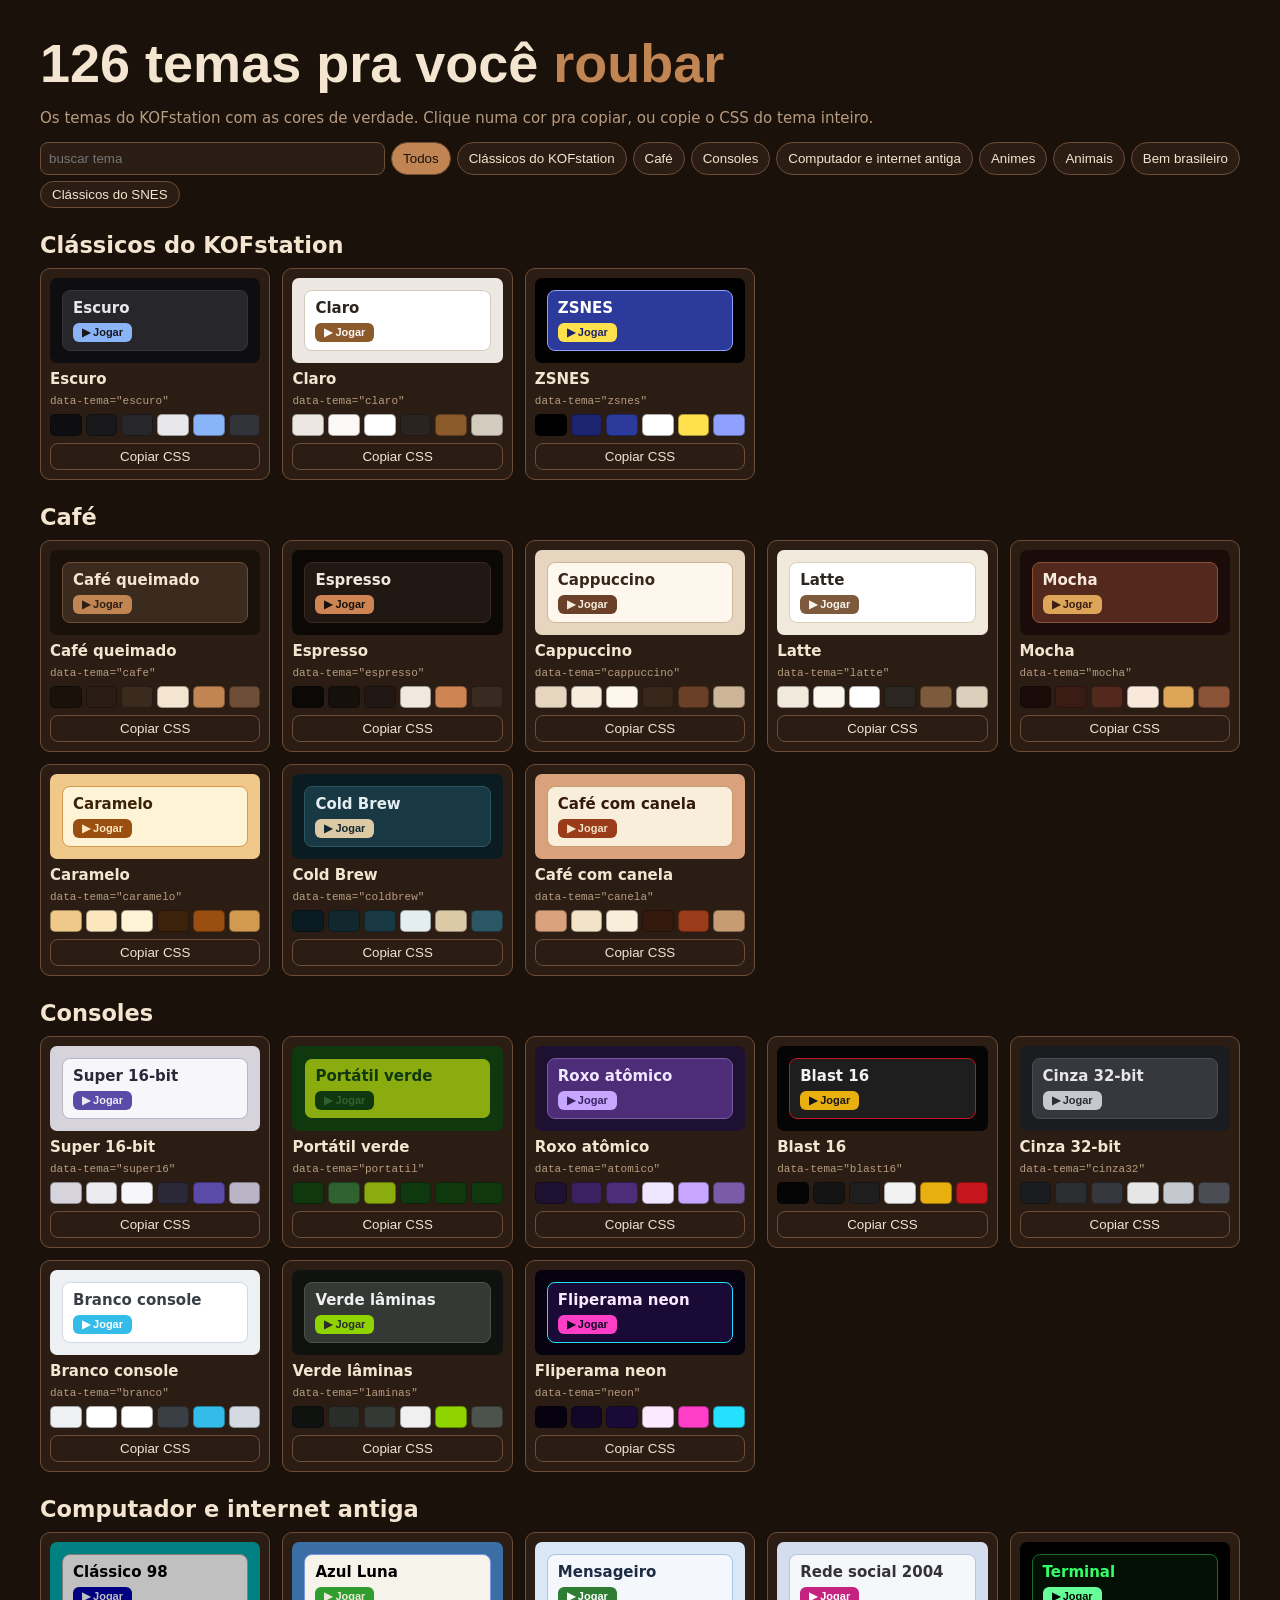
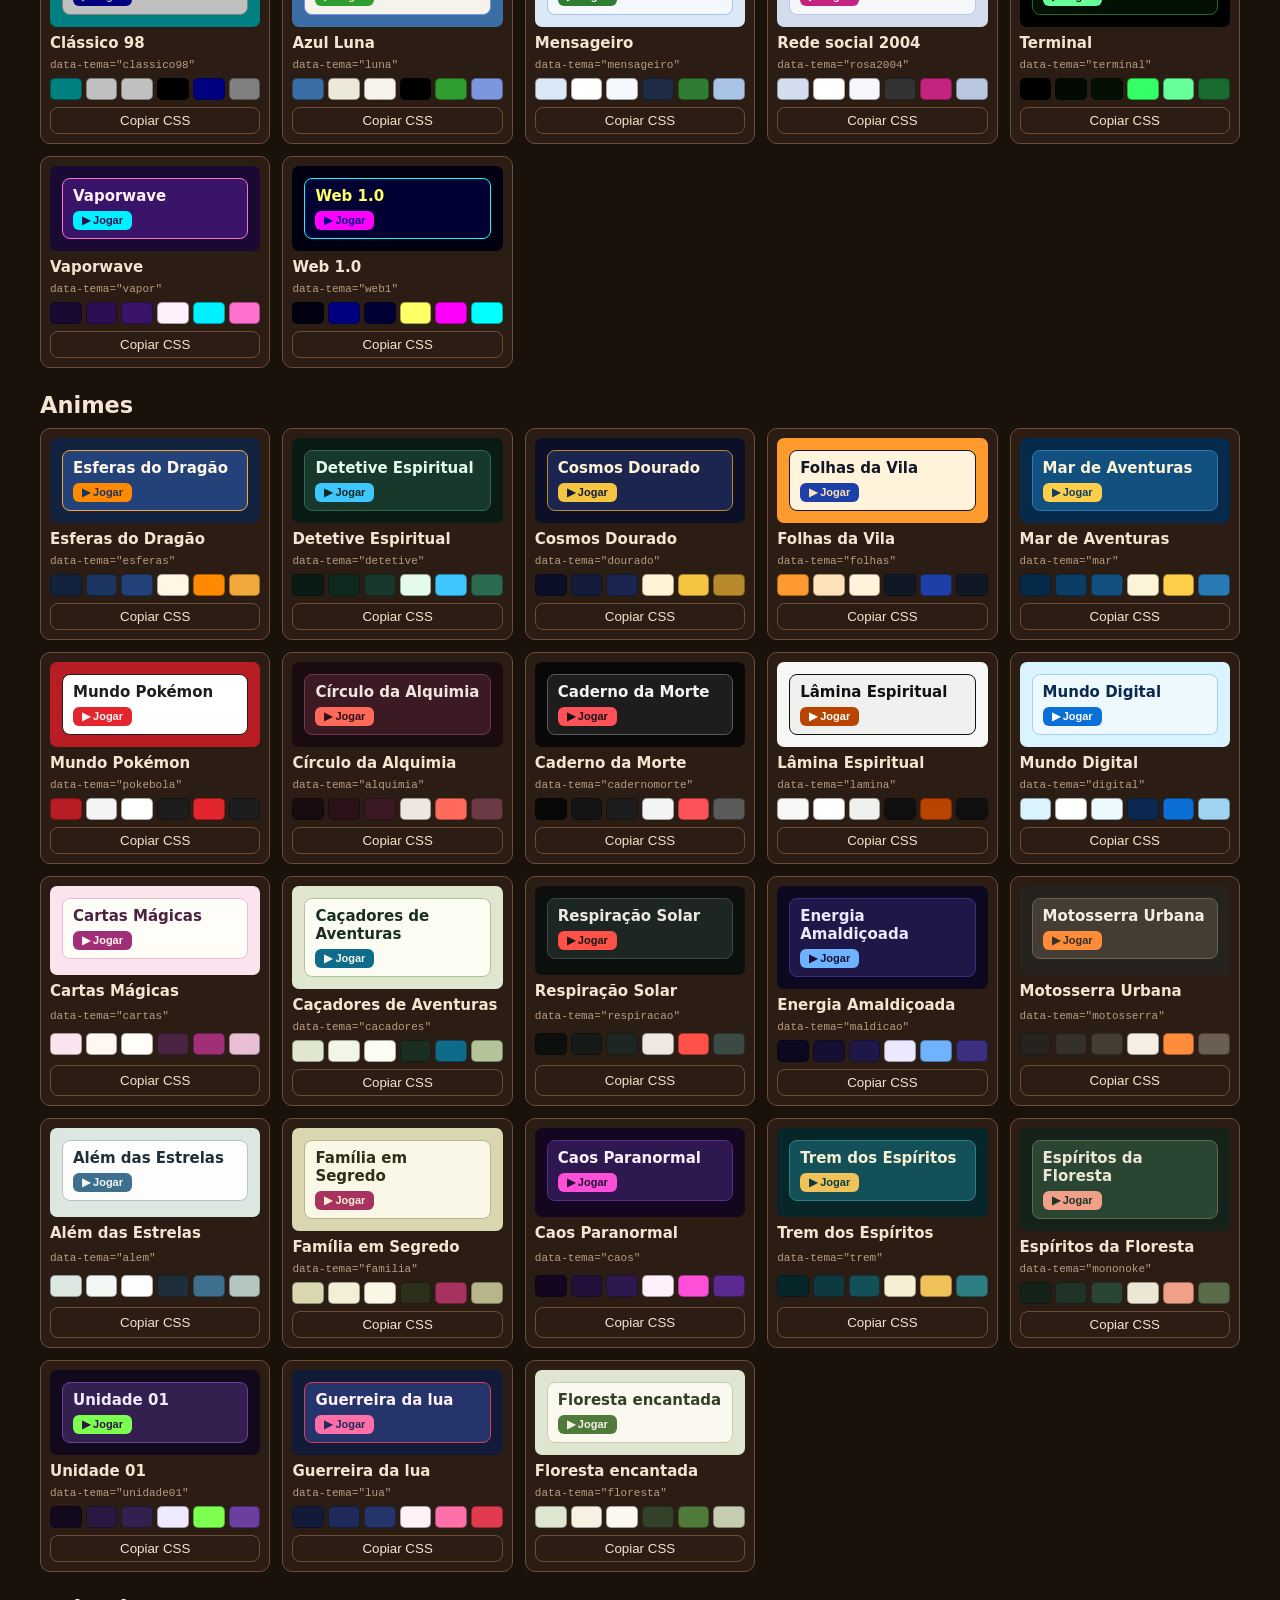
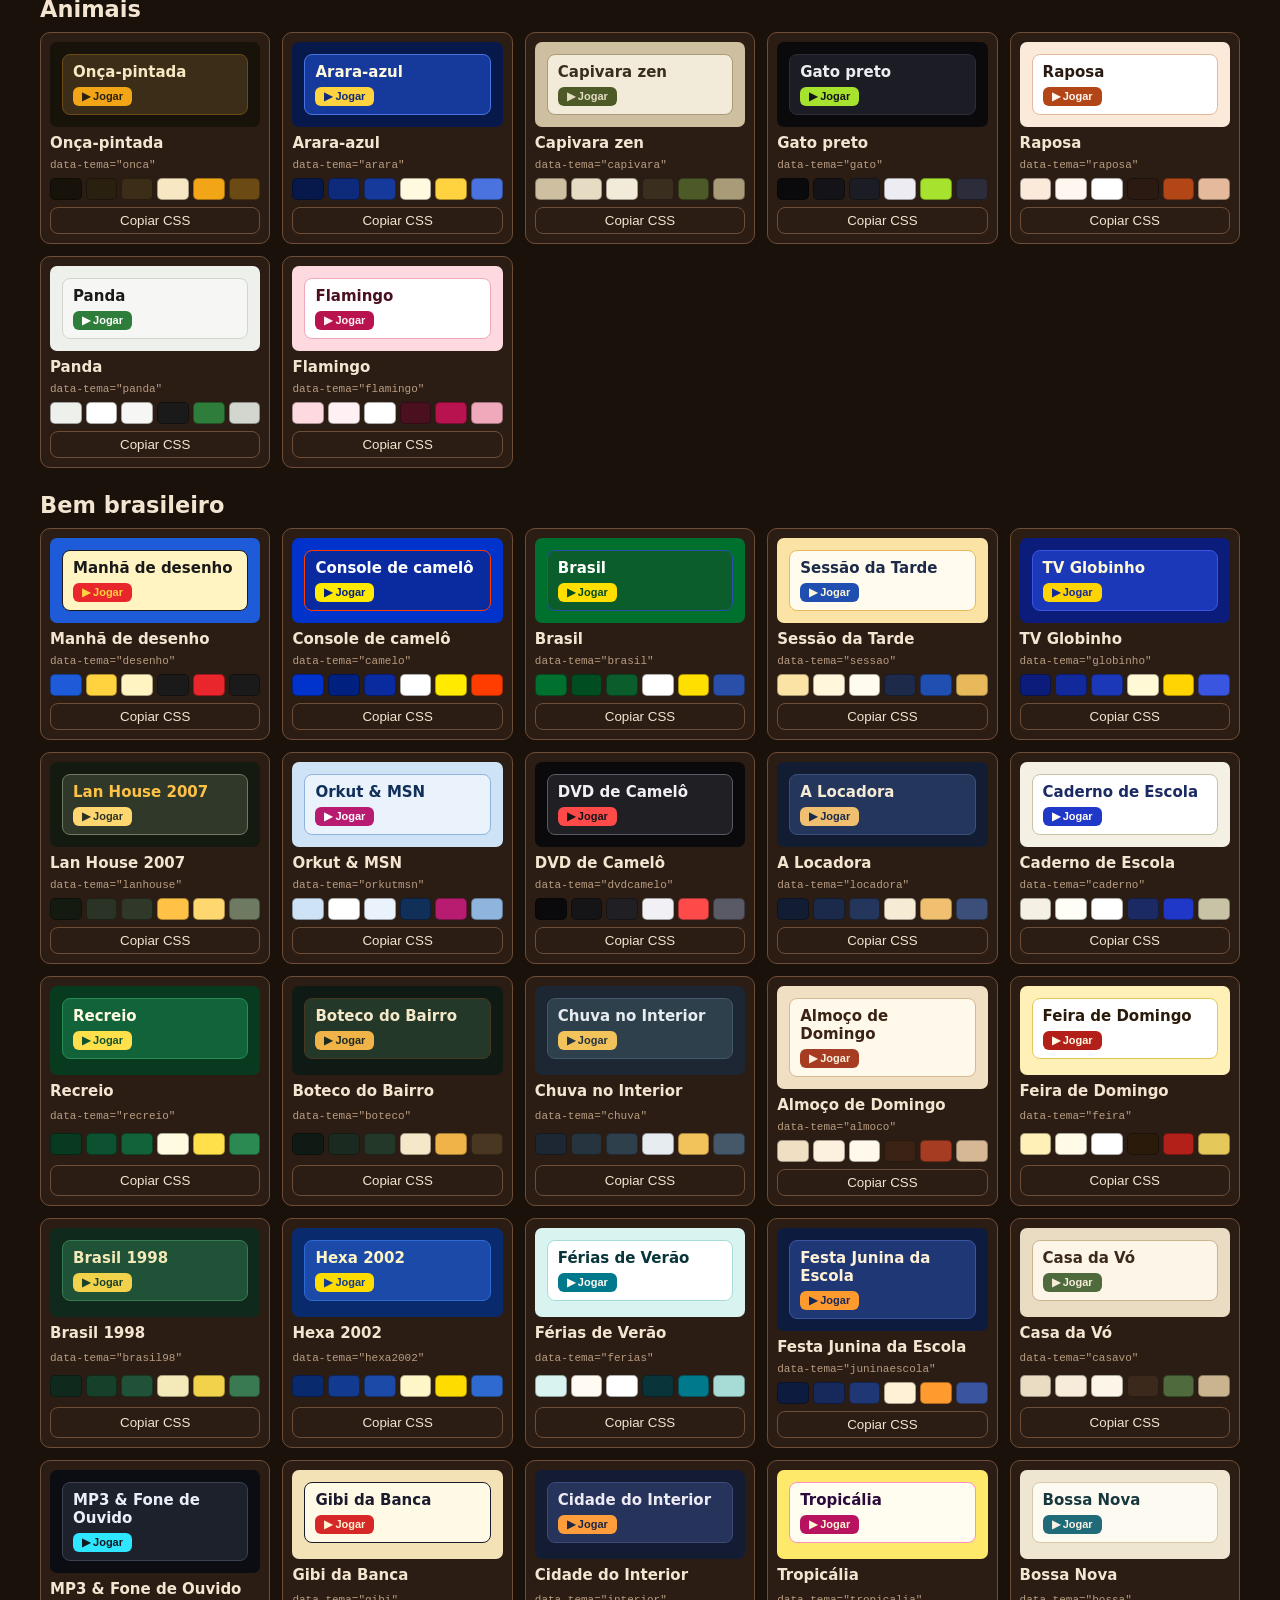
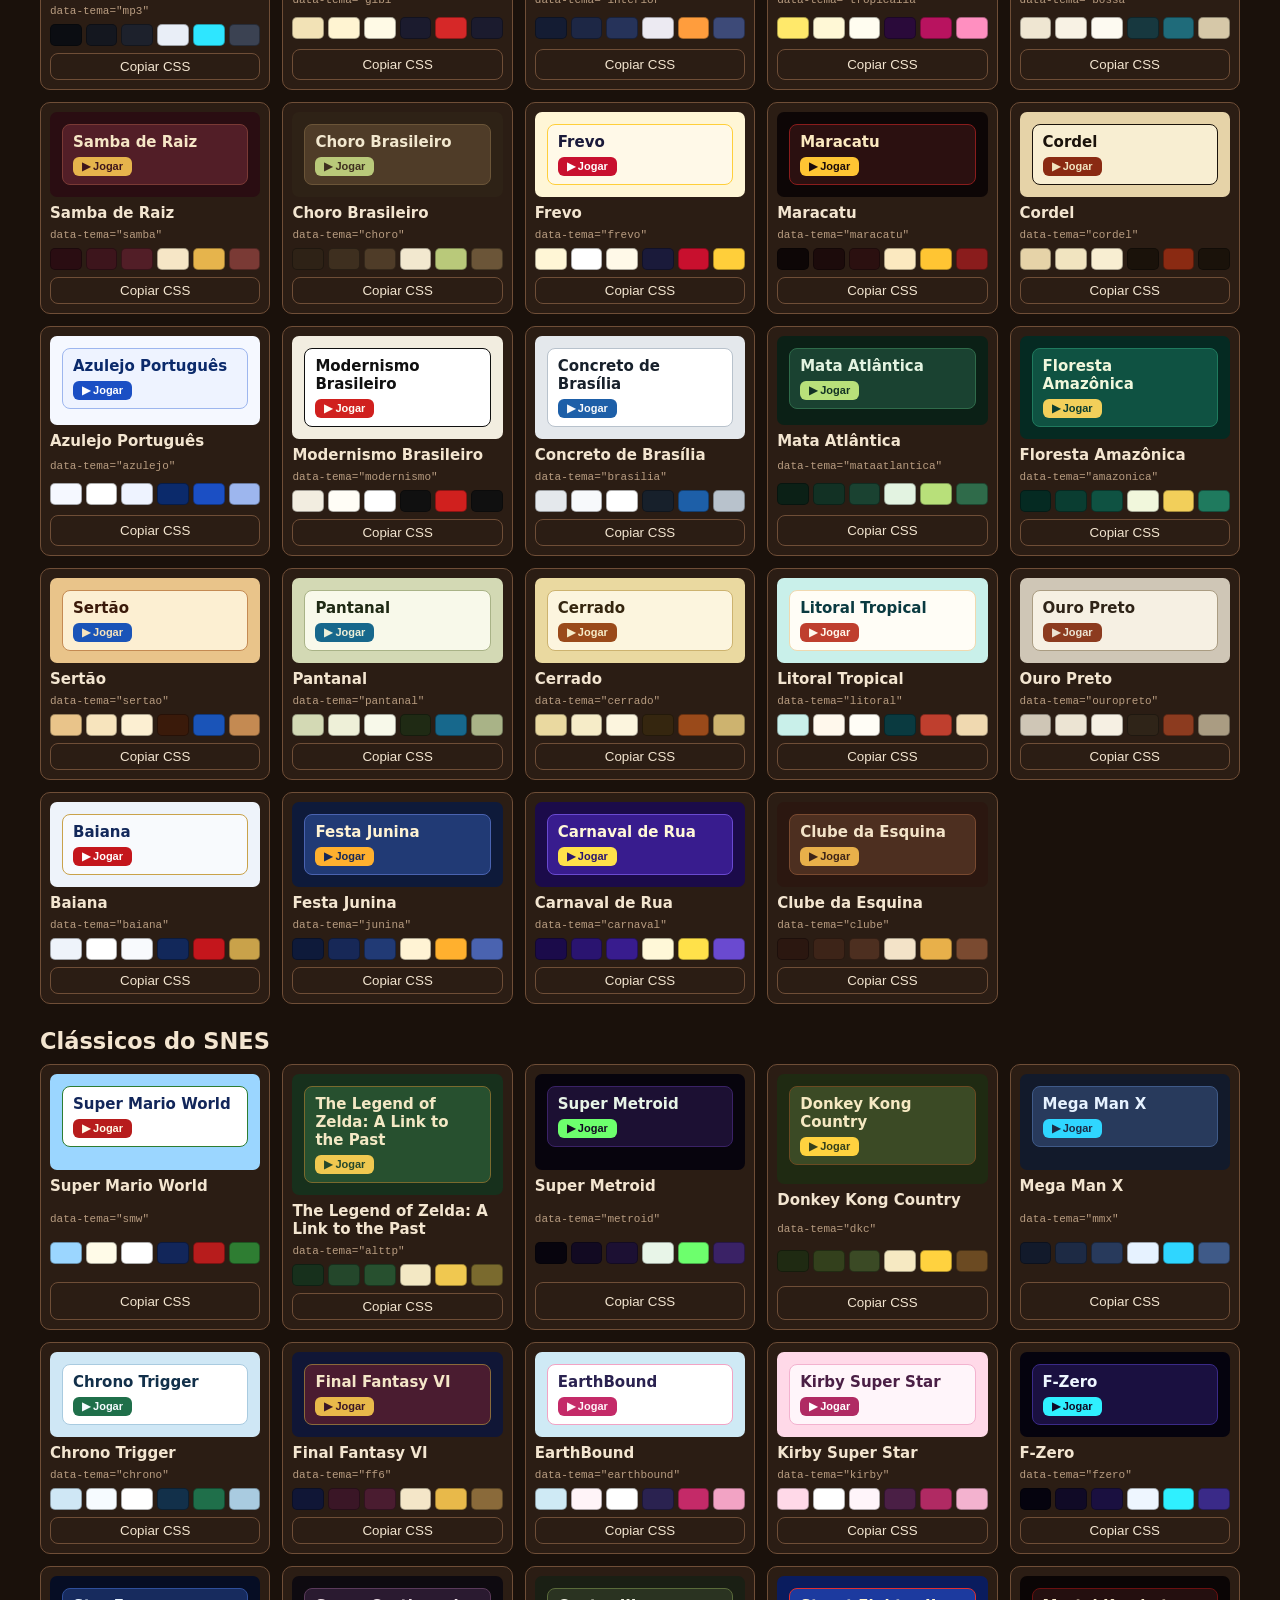
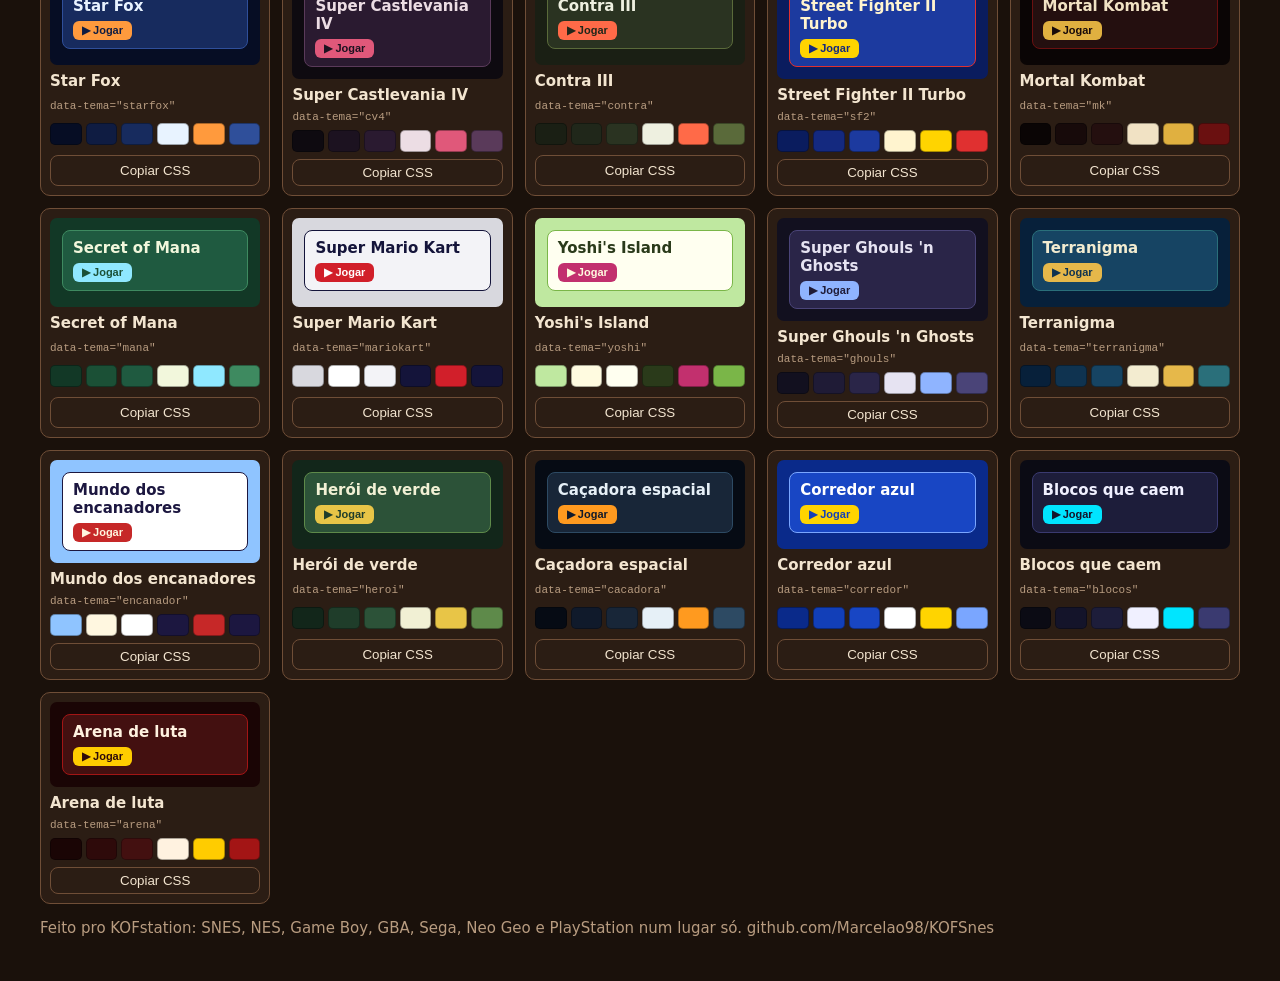
==== docs/guia-de-temas-post.html @ cbf455d0 "Guia de temas resumido pra postagem (12 mil caracteres) Co-Authored-By: Claude Opus 5.5 <noreply@ant" ====
<!doctype html><html lang="pt-BR"><head><meta charset="utf-8"><meta name="viewport" content="width=device-width,initial-scale=1"><title>Temas do KOFstation</title>
<style>body{margin:0;background:#1a110b;color:#f3e5d0;font:15px system-ui,sans-serif}.m{max-width:1200px;margin:0 auto;padding:0 16px}h1{font:900 clamp(28px,6vw,54px) Impact,sans-serif;margin:32px 0 8px}h1 em{font-style:normal;color:#c08552}p{color:#b89c80}#f{display:flex;flex-wrap:wrap;gap:6px;margin:12px 0}#f input{flex:1 1 200px;padding:8px;border-radius:8px;border:1px solid #6f4e37;background:#2b1d14;color:inherit}#f button,.cp{border:1px solid #6f4e37;background:#2b1d14;color:inherit;border-radius:99px;padding:5px 11px;cursor:pointer}#f .on{background:#c08552;color:#1a110b}h2{margin:24px 0 10px}.g{display:grid;grid-template-columns:repeat(auto-fill,minmax(230px,1fr));gap:12px}.t{background:#2b1d14;border:1px solid #6f4e37;border-radius:10px;padding:9px;display:grid;gap:7px}.v{background:var(--a);padding:12px;border-radius:7px}.j{background:var(--c);color:var(--d);border:1px solid var(--f);border-radius:8px;padding:8px 10px}.j b{display:block}.j i{display:inline-block;margin-top:6px;background:var(--e);color:var(--b);border-radius:6px;padding:3px 9px;font:700 11px sans-serif}.s{display:flex;gap:4px}.s button{flex:1;height:22px;border:1px solid #0005;border-radius:5px;cursor:pointer}small{font:11px monospace;color:#b89c80}.cp{border-radius:8px}#av{position:fixed;left:50%;bottom:16px;transform:translateX(-50%);background:#c08552;color:#1a110b;padding:6px 14px;border-radius:99px;display:none}</style></head><body><div class="m">
<h1>NN temas pra você <em>roubar</em></h1><p>Os temas do KOFstation com as cores de verdade. Clique numa cor pra copiar, ou copie o CSS do tema inteiro.</p>
<div id="f"><input id="q" placeholder="buscar tema"></div><div id="l"></div>
<p>Feito pro KOFstation: SNES, NES, Game Boy, GBA, Sega, Neo Geo e PlayStation num lugar só. github.com/Marcelao98/KOFSnes</p></div><div id="av">copiado!</div>
<script>
const C=["Clássicos do KOFstation", "Café", "Consoles", "Computador e internet antiga", "Animes", "Animais", "Bem brasileiro", "Clássicos do SNES"],K=['fundo','painel','painel2','texto','destaque','borda'],T="0|escuro|Escuro|0e0e10 18181b 26262b e8e8ea 8ab4f8 33333a;0|claro|Claro|ece7e0 fbf9f6 ffffff 2a2420 8b5a2b d4cbbf;0|zsnes|ZSNES|000 1c2470 2c3a9c ffffff ffe14d 8fa0ff;1|cafe|Café queimado|1a110b 2b1d14 3b2a1e f3e5d0 c08552 6f4e37;1|espresso|Espresso|0c0806 16100d 211813 f1e8de cf8553 392a22;1|cappuccino|Cappuccino|e6d6c0 f6ecdd fdf7ee 38261b 6a4128 cdb597;1|latte|Latte|f1e9dc faf6ee ffffff 2b2620 7d5a3c dcd0bd;1|mocha|Mocha|1b0c0a 3b1c14 54291d f8e9dc dca557 8a5338;1|caramelo|Caramelo|f0c98a fbe6bd fff3d6 3c2208 9a4f10 d19a4e;1|coldbrew|Cold Brew|0a1b21 11282f 183943 e4eef0 dccaa6 2b5663;1|canela|Café com canela|d9a27c f2e2c6 f9eeda 34190d 9a3b1a c89c73;2|super16|Super 16-bit|d6d3dc ecebf0 f7f6fa 2b2838 5b4ba8 b9b5c6;2|portatil|Portátil verde|0f380f 306230 8bac0f 0f380f 0f380f 0f380f;2|atomico|Roxo atômico|1d1030 3c2160 4d2c78 efe6ff c6a6ff 7b5aa8;2|blast16|Blast 16|050505 141414 1e1e1e f2f2f2 e8b00f c4161c;2|cinza32|Cinza 32-bit|1b1c1f 2b2d31 36383d e6e6e6 c5c8ce 4a4d54;2|branco|Branco console|eef1f4 ffffff ffffff 3a3f45 34bce8 d3dae1;2|laminas|Verde lâminas|101210 2a2d2a 353935 f0f0f0 8fd400 4c524c;2|neon|Fliperama neon|07020f 120726 1a0b36 fbe9ff ff3ec8 26e0ff;3|classico98|Clássico 98|008080 c0c0c0 c0c0c0 000 000080 808080;3|luna|Azul Luna|3a6ea5 ece9d8 f5f3ea 000 2f9e2f 7a96df;3|mensageiro|Mensageiro|dbe8f7 ffffff f4f8fd 1d2c44 2e7d32 a9c3e6;3|rosa2004|Rede social 2004|d4dded ffffff f5f7fb 333 c4237f b8c6e0;3|terminal|Terminal|000 020a02 031003 33ff66 66ff99 1a6b30;3|vapor|Vaporwave|1a0933 2b0f52 3a1468 fff0fb 00f0ff ff71ce;3|web1|Web 1.0|000010 000080 000033 ffff66 ff00ff 00ffff;4|esferas|Esferas do Dragão|13233f 1d3561 24427a fff6e6 ff8a00 f2a93b;4|detetive|Detetive Espiritual|0a1a14 10291f 17382b e3fbea 3ec6ff 2c6a52;4|dourado|Cosmos Dourado|0b1026 141c3d 1b2550 fff4d6 f5c542 b8892a;4|folhas|Folhas da Vila|ff9a2e ffe2b8 fff3dc 101828 1d3fa8 101828;4|mar|Mar de Aventuras|062a4a 0b3d66 11507f fdf3d6 ffcf4a 2a7ab5;4|pokebola|Mundo Pokémon|b81d24 f4f4f4 ffffff 1d1d1d e3262e 1d1d1d;4|alquimia|Círculo da Alquimia|1a0b10 2b1219 3b1a24 efe6e0 ff6a5a 6b3a45;4|cadernomorte|Caderno da Morte|080808 141414 1d1d1d f4f4f4 ff5258 5a5a5a;4|lamina|Lâmina Espiritual|f7f7f5 ffffff f0f0ee 101010 b84400 101010;4|digital|Mundo Digital|d9f3ff ffffff eef9ff 0a2850 0a6fd6 9fd3f0;4|cartas|Cartas Mágicas|fbe4ee fff7f0 fffdf8 4a2340 a02f78 e8bfd2;4|cacadores|Caçadores de Aventuras|dfe8cf f2f6e6 fbfdf3 1b2e22 0f6b8a b3c49a;4|respiracao|Respiração Solar|0c0f0e 151a18 1e2623 eee9e0 ff5148 3b4a44;4|maldicao|Energia Amaldiçoada|0b0820 150f33 1f1747 ece8ff 6fb3ff 3b2f80;4|motosserra|Motosserra Urbana|26231f 353029 443d34 f5eee4 ff8c3a 6a5f50;4|alem|Além das Estrelas|dde7e1 f3f7f4 fcfdfc 1f2f3a 3e6f8f b4c6c0;4|familia|Família em Segredo|d9d6b0 f3eed6 fbf7e6 2c2f1a a8325e b9b58a;4|caos|Caos Paranormal|14061f 22103a 2f1850 fff0fb ff4fd8 5a2a90;4|trem|Trem dos Espíritos|07262a 0d3a40 145058 f6efd2 f0c35a 2d7f84;4|mononoke|Espíritos da Floresta|14221a 1f3326 2a4532 ece6d4 f0a088 5a6b4a;4|unidade01|Unidade 01|120a1c 2a1840 34204f f0eaff 7dff4f 6b3fa0;4|lua|Guerreira da lua|121a3a 1e2a5a 26346c fff1f6 ff6fa8 e23b4f;4|floresta|Floresta encantada|dfe6d0 f6f1e3 fbf8ef 33402a 4f7a3a c5ccb0;5|onca|Onça-pintada|17120a 2a2010 3b2d17 f7e7c2 f2a516 6b4a14;5|arara|Arara-azul|07194a 0e2a7a 153a9c fff9e0 ffd23f 4a73e0;5|capivara|Capivara zen|cdbf9f e6dcc4 f2ebd9 3a2f1f 4d5a28 a99b78;5|gato|Gato preto|0a0a0c 131318 1c1c24 ececf2 a6e22e 2c2c3a;5|raposa|Raposa|fbe9da fff7ef ffffff 2b1a12 b24616 e5b99c;5|panda|Panda|eef0ec ffffff f6f7f4 1a1a1a 2f7d3b d2d6cf;5|flamingo|Flamingo|ffd9e0 fff0f3 ffffff 4a1020 b8124f f0a8bb;6|desenho|Manhã de desenho|1e5bd8 ffd23f fff4c2 1a1a1a e8262c 1a1a1a;6|camelo|Console de camelô|0033cc 002080 0a2aa0 ffffff ffea00 ff3d00;6|brasil|Brasil|00702f 004d21 0b5e2c ffffff ffdf00 2a4fa8;6|sessao|Sessão da Tarde|fbe3a6 fff6dc fffbee 1d2a4a 1f4fb0 e8b95a;6|globinho|TV Globinho|0b1c7a 12299b 1b38b8 fff9d6 ffd400 3a55e0;6|lanhouse|Lan House 2007|141a10 2b3326 2f3829 ffc247 ffd770 6e7a62;6|orkutmsn|Orkut & MSN|cfe3f7 ffffff eaf3fc 10305a b81c70 8fb4de;6|dvdcamelo|DVD de Camelô|0a0a0c 151518 1f1f24 f1f1f5 ff4a4a 5a5a66;6|locadora|A Locadora|121c33 1b2a4a 24365c f6ecd6 f0c070 3c4f7a;6|caderno|Caderno de Escola|f4f1e4 fffef6 ffffff 1c2a63 2038c8 c9c3a6;6|recreio|Recreio|083a20 0d5230 12623a fffbe0 ffe04a 2a8a52;6|boteco|Boteco do Bairro|101a14 1a2a20 243829 f5e8c8 f0b348 4a3722;6|chuva|Chuva no Interior|1d2733 26343f 2f404d e6ecef f2c35b 44586a;6|almoco|Almoço de Domingo|f1dfc4 fbf1de fff9ec 3a2214 a63d22 d6b894;6|feira|Feira de Domingo|fff0b8 fffbe6 ffffff 2a1a0a b3201a e5c85a;6|brasil98|Brasil 1998|0f2a1c 17402a 1f5236 f4e9b8 f2d24b 3a7a52;6|hexa2002|Hexa 2002|0a2a6e 123a8f 1b4aa8 fff6c8 ffdc00 2f6ad0;6|ferias|Férias de Verão|d8f3f0 fffaf2 ffffff 08343a 00798c a7dcd6;6|juninaescola|Festa Junina da Escola|0d1b3f 16295a 1f3875 fff1d6 ff9a2e 3a54a0;6|casavo|Casa da Vó|e9dcc3 f6ecd9 fdf6e8 3b2a1c 4f6b3d c9b48f;6|mp3|MP3 & Fone de Ouvido|0b0d12 14171f 1d212c e9eef7 2ee6ff 3b4252;6|gibi|Gibi da Banca|f2e2b6 fff4d2 fffae6 1b1b2e d62828 1b1b2e;6|interior|Cidade do Interior|141c33 1d2745 26335a eceaf2 ff9d3d 3d4a78;6|tropicalia|Tropicália|ffe96b fff8d6 fffdf0 2a0a3a b8135f ff8fc0;6|bossa|Bossa Nova|efe6d2 f8f2e4 fdfaf1 17383f 1f6b7a d6c8a8;6|samba|Samba de Raiz|2a0d12 3d151c 521e27 f6e6c6 e6b44c 7a3a35;6|choro|Choro Brasileiro|2e2216 3e2f1f 4f3c28 f2e8cf b9c97a 6b5538;6|frevo|Frevo|fff6d6 ffffff fff9e8 1a1a3a c8102e ffcf3a;6|maracatu|Maracatu|0d0606 1c0b0b 2b1010 fbe9c0 ffc533 8a1c1c;6|cordel|Cordel|e6d3a8 f1e4c0 f8eed2 1a120a 8a2a12 1a120a;6|azulejo|Azulejo Português|f5f8ff ffffff eef3ff 0b2a6b 1b4fc4 9db6ee;6|modernismo|Modernismo Brasileiro|f2ede0 fffdf6 ffffff 101010 d0201e 101010;6|brasilia|Concreto de Brasília|e4e8ec f7f9fb ffffff 17202b 1d5fa8 b8c2cc;6|mataatlantica|Mata Atlântica|0b2016 123124 1a4231 e3f3e1 b8e07a 2f6b4a;6|amazonica|Floresta Amazônica|052a22 0a3d31 0f5242 f1f7dc f2cf5a 1f7a5e;6|sertao|Sertão|e9c48a f7e4bd fcefd2 3a1a0a 1a54b8 c48a52;6|pantanal|Pantanal|d3d9b4 eef0d8 f8f9ea 1f2a14 17688c a9b387;6|cerrado|Cerrado|ead9a0 f6ecc8 fcf5de 35260f 9a4a1a cdb36f;6|litoral|Litoral Tropical|c9f0ea fff8ec fffdf6 0a3a40 bf3f2e f0d9b0;6|ouropreto|Ouro Preto|cfc6b6 ece4d3 f6f0e3 2f2418 8c3b1f aa9c82;6|baiana|Baiana|eef3fa ffffff f8fafd 12285a c4161c c9a24a;6|junina|Festa Junina|0e1a3a 172857 213a75 fff3d4 ffb02e 4a63b0;6|carnaval|Carnaval de Rua|1b0b4a 2a1470 381c8e fff8d8 ffe14a 6a4ad0;6|clube|Clube da Esquina|2b1710 3d2418 4d2f20 f3e3c8 e8b04a 7a4a30;7|smw|Super Mario World|9bd6ff fffbe8 ffffff 12265a b71c1c 2e7d32;7|alttp|The Legend of Zelda: A Link to the Past|17301c 24472b 27502f f3e8c4 f0c850 7a6a2e;7|metroid|Super Metroid|07040d 120a22 1c1033 e8f5e8 6dff6d 3a2266;7|dkc|Donkey Kong Country|1f2a12 33401c 3b4a25 f6e9c2 ffd23f 6b4a22;7|mmx|Mega Man X|121a2b 1d2a44 283a5c e6f2ff 2fd6ff 3f5a88;7|chrono|Chrono Trigger|cfe7f5 f6fbff ffffff 12304a 1f6f4a a9cbe0;7|ff6|Final Fantasy VI|101636 3a1626 4a1c30 f4e6c8 e8b94a 8a6a3a;7|earthbound|EarthBound|cfeaf5 fff4f8 ffffff 2a2250 c42a68 f2a3c4;7|kirby|Kirby Super Star|ffd9e8 ffffff fff5fa 4a1f45 b02a63 f3b2cf;7|fzero|F-Zero|05030e 100a26 1a1040 eef6ff 2ff0ff 3a2a88;7|starfox|Star Fox|060d24 0f1c42 172b5e e8f3ff ff9a3d 2f4f9a;7|cv4|Super Castlevania IV|0e0a10 1c1220 2a1a30 ecdde4 e0587a 5a3a5a;7|contra|Contra III|1a1f14 20271a 2a3321 eef0e0 ff6a48 5a6a3a;7|sf2|Street Fighter II Turbo|0a1c5e 14297f 1c3a9f fff4cf ffd400 e03030;7|mk|Mortal Kombat|0a0505 170a0a 240f0f f1e2c4 e0b040 6a1010;7|mana|Secret of Mana|123826 1b5036 1f5a40 f2f7dc 8fe8ff 3e8a60;7|mariokart|Super Mario Kart|d8d8de ffffff f3f3f7 14143a d11f2a 14143a;7|yoshi|Yoshi's Island|bfe8a0 fffbe0 fffff0 2a3a1a c2306e 7ab648;7|ghouls|Super Ghouls 'n Ghosts|12101f 1f1b36 2a2548 e6e3f2 8fb4ff 4a4478;7|terranigma|Terranigma|07203a 0f3350 164463 f3ecd0 e6b84a 2a6f7a;7|encanador|Mundo dos encanadores|8fc4ff fff7e0 ffffff 1c1740 c62828 1c1740;7|heroi|Herói de verde|12261a 1f3d2a 2c5238 f1f0d4 e8c547 5e8a4a;7|cacadora|Caçadora espacial|060b14 101a2b 182638 e6f0f7 ff9a1f 2d4a63;7|corredor|Corredor azul|0a2a8a 123fb8 1846c4 ffffff ffd400 7aa6ff;7|blocos|Blocos que caem|0b0b14 14142a 1d1d3a f0f0ff 00e5ff 3a3a70;7|arena|Arena de luta|1a0505 2e0a0a 431010 fff2e0 ffcc00 a31515".split(';').map(x=>{x=x.split('|');return{c:+x[0],id:x[1],n:x[2],k:x[3].split(' ').map(h=>'#'+h)}});
let cat=-1;const f=document.getElementById('f'),q=document.getElementById('q');document.querySelector('h1').innerHTML=document.querySelector('h1').innerHTML.replace('NN',T.length);
[-1,...C.keys()].forEach(i=>{const b=document.createElement('button');b.textContent=i<0?'Todos':C[i];if(i<0)b.className='on';b.onclick=()=>{cat=i;f.querySelectorAll('button').forEach(x=>x.className=x==b?'on':'');m()};f.appendChild(b)});
function m(){const s=q.value.toLowerCase();let h='';C.forEach((c,i)=>{if(cat>=0&&i!=cat)return;const l=T.filter(t=>t.c==i&&(t.n+t.id).toLowerCase().includes(s));if(!l.length)return;
h+='<h2>'+c+'</h2><div class="g">'+l.map(t=>{const css='[data-tema="'+t.id+'"]{'+K.map((k,j)=>'--'+k+':'+t.k[j]).join(';')+'}';
return'<div class="t"><div class="v" style="'+'abcdef'.split('').map((v,j)=>'--'+v+':'+t.k[j]).join(';')+'"><div class="j"><b>'+t.n+'</b><i>▶ Jogar</i></div></div><b>'+t.n+'</b><small>data-tema="'+t.id+'"</small><div class="s">'+t.k.map((k,j)=>'<button title="'+K[j]+' '+k+'" data-x="'+k+'" style="background:'+k+'"></button>').join('')+'</div><button class="cp" data-x=\''+css+'\'>Copiar CSS</button></div>'}).join('')+'</div>'});document.getElementById('l').innerHTML=h}
q.oninput=m;document.onclick=e=>{const b=e.target.closest('[data-x]');if(!b)return;navigator.clipboard.writeText(b.dataset.x).then(()=>{const a=document.getElementById('av');a.style.display='block';setTimeout(()=>a.style.display='none',1200)})};m();
</script></body></html>
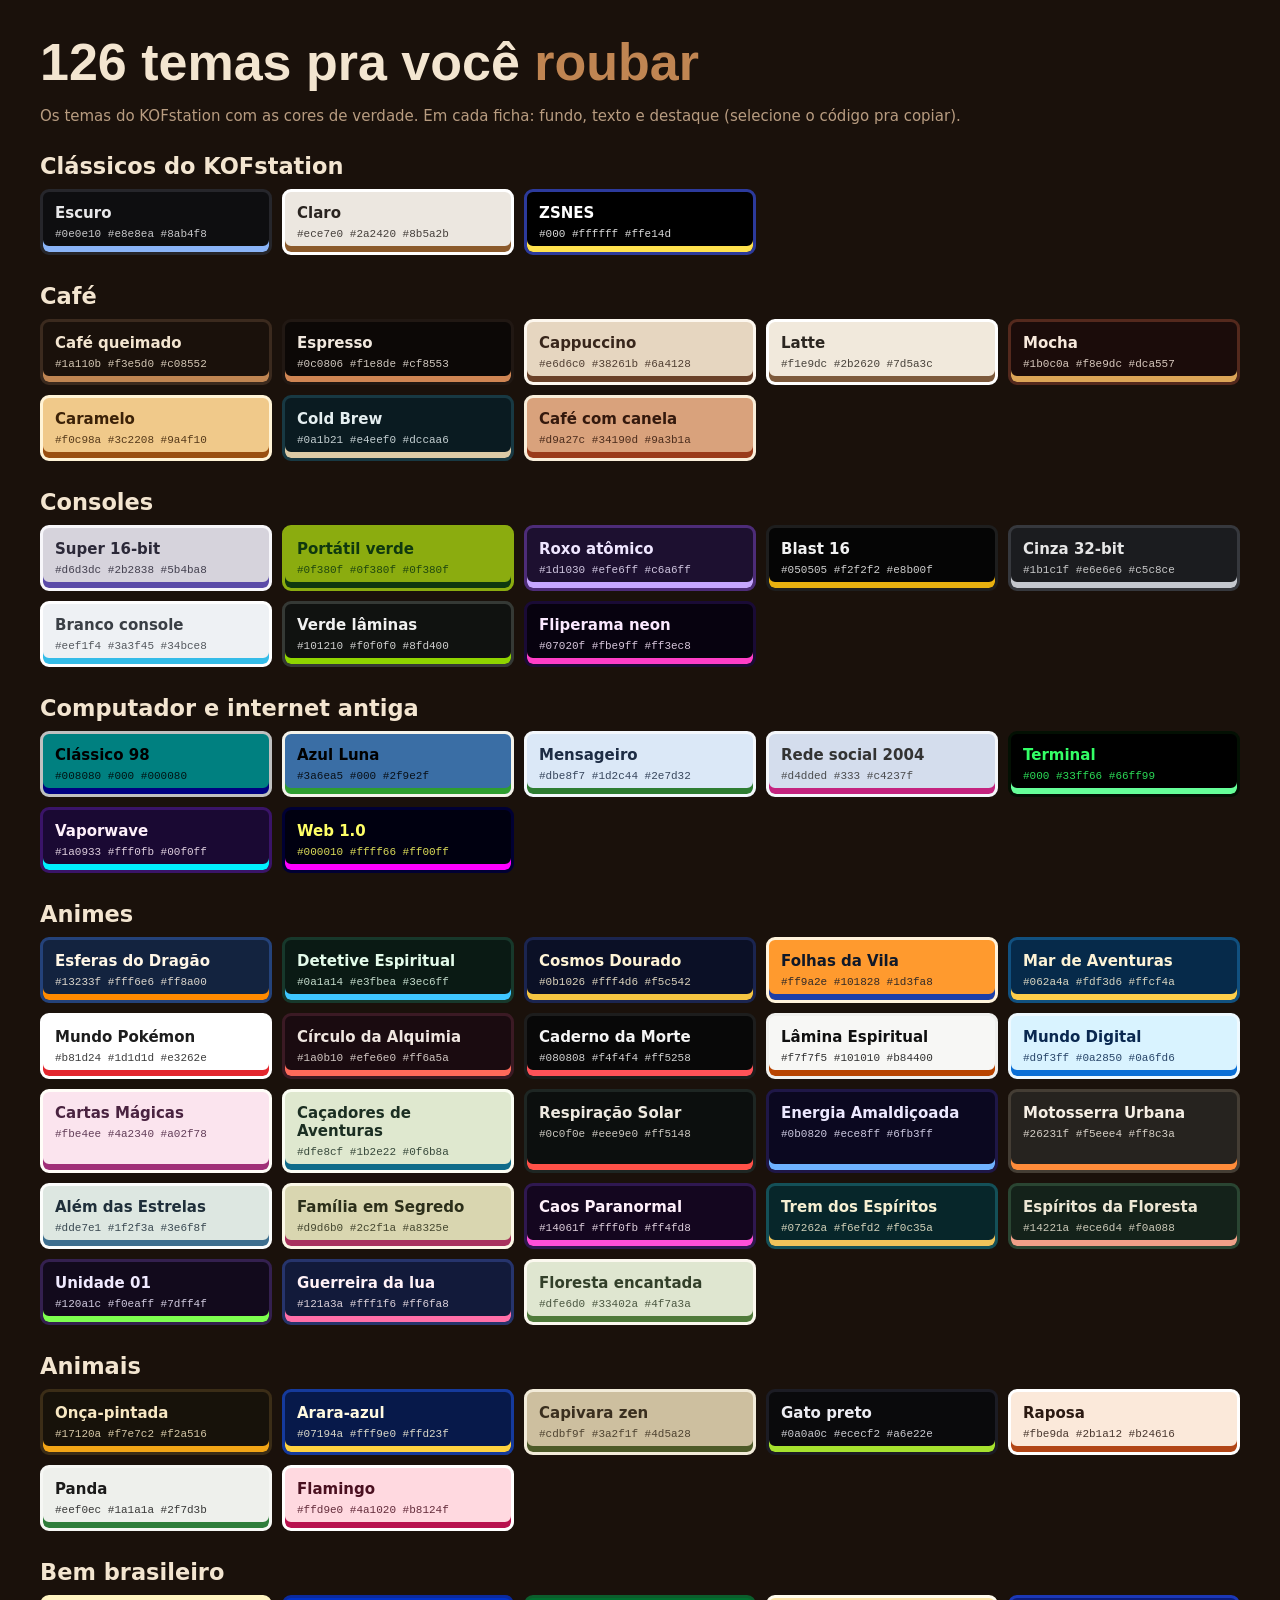
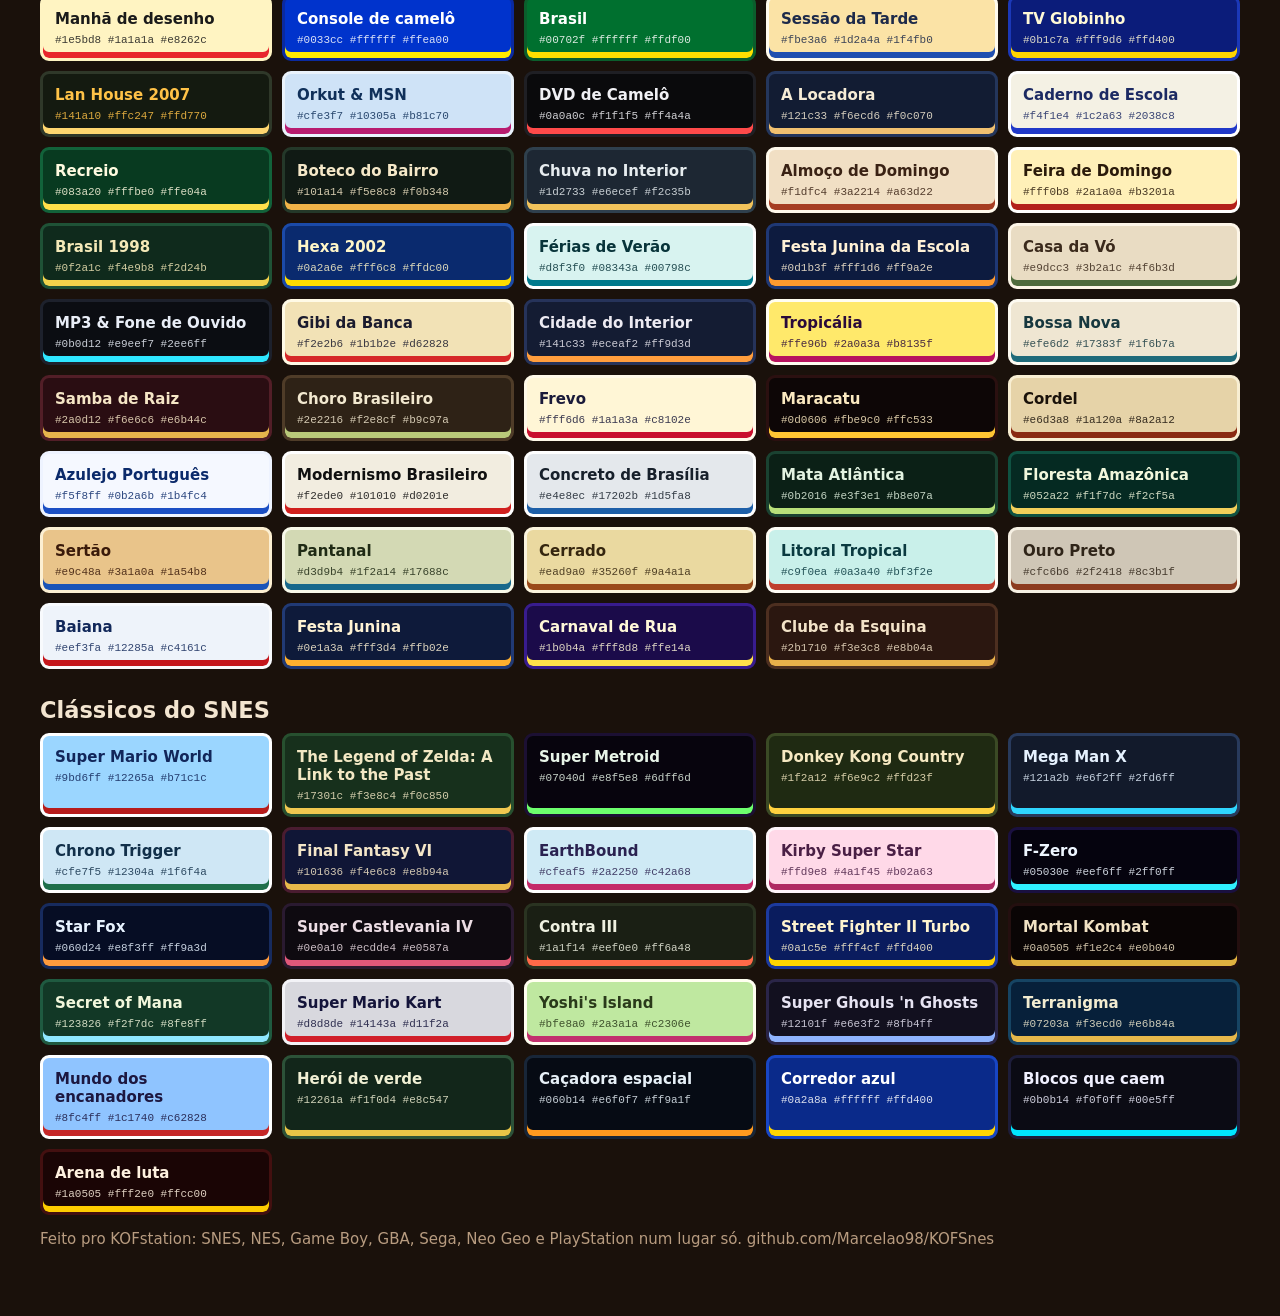
==== commit 2664f48f: "Guia de temas pra postagem só em HTML e CSS (sem JavaScript, 16 mil caracteres) Co-Authored-By: Clau" ====
--- a/docs/guia-de-temas-post.html
+++ b/docs/guia-de-temas-post.html
@@ -1,14 +1 @@
-<!doctype html><html lang="pt-BR"><head><meta charset="utf-8"><meta name="viewport" content="width=device-width,initial-scale=1"><title>Temas do KOFstation</title>
-<style>body{margin:0;background:#1a110b;color:#f3e5d0;font:15px system-ui,sans-serif}.m{max-width:1200px;margin:0 auto;padding:0 16px}h1{font:900 clamp(28px,6vw,54px) Impact,sans-serif;margin:32px 0 8px}h1 em{font-style:normal;color:#c08552}p{color:#b89c80}#f{display:flex;flex-wrap:wrap;gap:6px;margin:12px 0}#f input{flex:1 1 200px;padding:8px;border-radius:8px;border:1px solid #6f4e37;background:#2b1d14;color:inherit}#f button,.cp{border:1px solid #6f4e37;background:#2b1d14;color:inherit;border-radius:99px;padding:5px 11px;cursor:pointer}#f .on{background:#c08552;color:#1a110b}h2{margin:24px 0 10px}.g{display:grid;grid-template-columns:repeat(auto-fill,minmax(230px,1fr));gap:12px}.t{background:#2b1d14;border:1px solid #6f4e37;border-radius:10px;padding:9px;display:grid;gap:7px}.v{background:var(--a);padding:12px;border-radius:7px}.j{background:var(--c);color:var(--d);border:1px solid var(--f);border-radius:8px;padding:8px 10px}.j b{display:block}.j i{display:inline-block;margin-top:6px;background:var(--e);color:var(--b);border-radius:6px;padding:3px 9px;font:700 11px sans-serif}.s{display:flex;gap:4px}.s button{flex:1;height:22px;border:1px solid #0005;border-radius:5px;cursor:pointer}small{font:11px monospace;color:#b89c80}.cp{border-radius:8px}#av{position:fixed;left:50%;bottom:16px;transform:translateX(-50%);background:#c08552;color:#1a110b;padding:6px 14px;border-radius:99px;display:none}</style></head><body><div class="m">
-<h1>NN temas pra você <em>roubar</em></h1><p>Os temas do KOFstation com as cores de verdade. Clique numa cor pra copiar, ou copie o CSS do tema inteiro.</p>
-<div id="f"><input id="q" placeholder="buscar tema"></div><div id="l"></div>
-<p>Feito pro KOFstation: SNES, NES, Game Boy, GBA, Sega, Neo Geo e PlayStation num lugar só. github.com/Marcelao98/KOFSnes</p></div><div id="av">copiado!</div>
-<script>
-const C=["Clássicos do KOFstation", "Café", "Consoles", "Computador e internet antiga", "Animes", "Animais", "Bem brasileiro", "Clássicos do SNES"],K=['fundo','painel','painel2','texto','destaque','borda'],T="0|escuro|Escuro|0e0e10 18181b 26262b e8e8ea 8ab4f8 33333a;0|claro|Claro|ece7e0 fbf9f6 ffffff 2a2420 8b5a2b d4cbbf;0|zsnes|ZSNES|000 1c2470 2c3a9c ffffff ffe14d 8fa0ff;1|cafe|Café queimado|1a110b 2b1d14 3b2a1e f3e5d0 c08552 6f4e37;1|espresso|Espresso|0c0806 16100d 211813 f1e8de cf8553 392a22;1|cappuccino|Cappuccino|e6d6c0 f6ecdd fdf7ee 38261b 6a4128 cdb597;1|latte|Latte|f1e9dc faf6ee ffffff 2b2620 7d5a3c dcd0bd;1|mocha|Mocha|1b0c0a 3b1c14 54291d f8e9dc dca557 8a5338;1|caramelo|Caramelo|f0c98a fbe6bd fff3d6 3c2208 9a4f10 d19a4e;1|coldbrew|Cold Brew|0a1b21 11282f 183943 e4eef0 dccaa6 2b5663;1|canela|Café com canela|d9a27c f2e2c6 f9eeda 34190d 9a3b1a c89c73;2|super16|Super 16-bit|d6d3dc ecebf0 f7f6fa 2b2838 5b4ba8 b9b5c6;2|portatil|Portátil verde|0f380f 306230 8bac0f 0f380f 0f380f 0f380f;2|atomico|Roxo atômico|1d1030 3c2160 4d2c78 efe6ff c6a6ff 7b5aa8;2|blast16|Blast 16|050505 141414 1e1e1e f2f2f2 e8b00f c4161c;2|cinza32|Cinza 32-bit|1b1c1f 2b2d31 36383d e6e6e6 c5c8ce 4a4d54;2|branco|Branco console|eef1f4 ffffff ffffff 3a3f45 34bce8 d3dae1;2|laminas|Verde lâminas|101210 2a2d2a 353935 f0f0f0 8fd400 4c524c;2|neon|Fliperama neon|07020f 120726 1a0b36 fbe9ff ff3ec8 26e0ff;3|classico98|Clássico 98|008080 c0c0c0 c0c0c0 000 000080 808080;3|luna|Azul Luna|3a6ea5 ece9d8 f5f3ea 000 2f9e2f 7a96df;3|mensageiro|Mensageiro|dbe8f7 ffffff f4f8fd 1d2c44 2e7d32 a9c3e6;3|rosa2004|Rede social 2004|d4dded ffffff f5f7fb 333 c4237f b8c6e0;3|terminal|Terminal|000 020a02 031003 33ff66 66ff99 1a6b30;3|vapor|Vaporwave|1a0933 2b0f52 3a1468 fff0fb 00f0ff ff71ce;3|web1|Web 1.0|000010 000080 000033 ffff66 ff00ff 00ffff;4|esferas|Esferas do Dragão|13233f 1d3561 24427a fff6e6 ff8a00 f2a93b;4|detetive|Detetive Espiritual|0a1a14 10291f 17382b e3fbea 3ec6ff 2c6a52;4|dourado|Cosmos Dourado|0b1026 141c3d 1b2550 fff4d6 f5c542 b8892a;4|folhas|Folhas da Vila|ff9a2e ffe2b8 fff3dc 101828 1d3fa8 101828;4|mar|Mar de Aventuras|062a4a 0b3d66 11507f fdf3d6 ffcf4a 2a7ab5;4|pokebola|Mundo Pokémon|b81d24 f4f4f4 ffffff 1d1d1d e3262e 1d1d1d;4|alquimia|Círculo da Alquimia|1a0b10 2b1219 3b1a24 efe6e0 ff6a5a 6b3a45;4|cadernomorte|Caderno da Morte|080808 141414 1d1d1d f4f4f4 ff5258 5a5a5a;4|lamina|Lâmina Espiritual|f7f7f5 ffffff f0f0ee 101010 b84400 101010;4|digital|Mundo Digital|d9f3ff ffffff eef9ff 0a2850 0a6fd6 9fd3f0;4|cartas|Cartas Mágicas|fbe4ee fff7f0 fffdf8 4a2340 a02f78 e8bfd2;4|cacadores|Caçadores de Aventuras|dfe8cf f2f6e6 fbfdf3 1b2e22 0f6b8a b3c49a;4|respiracao|Respiração Solar|0c0f0e 151a18 1e2623 eee9e0 ff5148 3b4a44;4|maldicao|Energia Amaldiçoada|0b0820 150f33 1f1747 ece8ff 6fb3ff 3b2f80;4|motosserra|Motosserra Urbana|26231f 353029 443d34 f5eee4 ff8c3a 6a5f50;4|alem|Além das Estrelas|dde7e1 f3f7f4 fcfdfc 1f2f3a 3e6f8f b4c6c0;4|familia|Família em Segredo|d9d6b0 f3eed6 fbf7e6 2c2f1a a8325e b9b58a;4|caos|Caos Paranormal|14061f 22103a 2f1850 fff0fb ff4fd8 5a2a90;4|trem|Trem dos Espíritos|07262a 0d3a40 145058 f6efd2 f0c35a 2d7f84;4|mononoke|Espíritos da Floresta|14221a 1f3326 2a4532 ece6d4 f0a088 5a6b4a;4|unidade01|Unidade 01|120a1c 2a1840 34204f f0eaff 7dff4f 6b3fa0;4|lua|Guerreira da lua|121a3a 1e2a5a 26346c fff1f6 ff6fa8 e23b4f;4|floresta|Floresta encantada|dfe6d0 f6f1e3 fbf8ef 33402a 4f7a3a c5ccb0;5|onca|Onça-pintada|17120a 2a2010 3b2d17 f7e7c2 f2a516 6b4a14;5|arara|Arara-azul|07194a 0e2a7a 153a9c fff9e0 ffd23f 4a73e0;5|capivara|Capivara zen|cdbf9f e6dcc4 f2ebd9 3a2f1f 4d5a28 a99b78;5|gato|Gato preto|0a0a0c 131318 1c1c24 ececf2 a6e22e 2c2c3a;5|raposa|Raposa|fbe9da fff7ef ffffff 2b1a12 b24616 e5b99c;5|panda|Panda|eef0ec ffffff f6f7f4 1a1a1a 2f7d3b d2d6cf;5|flamingo|Flamingo|ffd9e0 fff0f3 ffffff 4a1020 b8124f f0a8bb;6|desenho|Manhã de desenho|1e5bd8 ffd23f fff4c2 1a1a1a e8262c 1a1a1a;6|camelo|Console de camelô|0033cc 002080 0a2aa0 ffffff ffea00 ff3d00;6|brasil|Brasil|00702f 004d21 0b5e2c ffffff ffdf00 2a4fa8;6|sessao|Sessão da Tarde|fbe3a6 fff6dc fffbee 1d2a4a 1f4fb0 e8b95a;6|globinho|TV Globinho|0b1c7a 12299b 1b38b8 fff9d6 ffd400 3a55e0;6|lanhouse|Lan House 2007|141a10 2b3326 2f3829 ffc247 ffd770 6e7a62;6|orkutmsn|Orkut & MSN|cfe3f7 ffffff eaf3fc 10305a b81c70 8fb4de;6|dvdcamelo|DVD de Camelô|0a0a0c 151518 1f1f24 f1f1f5 ff4a4a 5a5a66;6|locadora|A Locadora|121c33 1b2a4a 24365c f6ecd6 f0c070 3c4f7a;6|caderno|Caderno de Escola|f4f1e4 fffef6 ffffff 1c2a63 2038c8 c9c3a6;6|recreio|Recreio|083a20 0d5230 12623a fffbe0 ffe04a 2a8a52;6|boteco|Boteco do Bairro|101a14 1a2a20 243829 f5e8c8 f0b348 4a3722;6|chuva|Chuva no Interior|1d2733 26343f 2f404d e6ecef f2c35b 44586a;6|almoco|Almoço de Domingo|f1dfc4 fbf1de fff9ec 3a2214 a63d22 d6b894;6|feira|Feira de Domingo|fff0b8 fffbe6 ffffff 2a1a0a b3201a e5c85a;6|brasil98|Brasil 1998|0f2a1c 17402a 1f5236 f4e9b8 f2d24b 3a7a52;6|hexa2002|Hexa 2002|0a2a6e 123a8f 1b4aa8 fff6c8 ffdc00 2f6ad0;6|ferias|Férias de Verão|d8f3f0 fffaf2 ffffff 08343a 00798c a7dcd6;6|juninaescola|Festa Junina da Escola|0d1b3f 16295a 1f3875 fff1d6 ff9a2e 3a54a0;6|casavo|Casa da Vó|e9dcc3 f6ecd9 fdf6e8 3b2a1c 4f6b3d c9b48f;6|mp3|MP3 & Fone de Ouvido|0b0d12 14171f 1d212c e9eef7 2ee6ff 3b4252;6|gibi|Gibi da Banca|f2e2b6 fff4d2 fffae6 1b1b2e d62828 1b1b2e;6|interior|Cidade do Interior|141c33 1d2745 26335a eceaf2 ff9d3d 3d4a78;6|tropicalia|Tropicália|ffe96b fff8d6 fffdf0 2a0a3a b8135f ff8fc0;6|bossa|Bossa Nova|efe6d2 f8f2e4 fdfaf1 17383f 1f6b7a d6c8a8;6|samba|Samba de Raiz|2a0d12 3d151c 521e27 f6e6c6 e6b44c 7a3a35;6|choro|Choro Brasileiro|2e2216 3e2f1f 4f3c28 f2e8cf b9c97a 6b5538;6|frevo|Frevo|fff6d6 ffffff fff9e8 1a1a3a c8102e ffcf3a;6|maracatu|Maracatu|0d0606 1c0b0b 2b1010 fbe9c0 ffc533 8a1c1c;6|cordel|Cordel|e6d3a8 f1e4c0 f8eed2 1a120a 8a2a12 1a120a;6|azulejo|Azulejo Português|f5f8ff ffffff eef3ff 0b2a6b 1b4fc4 9db6ee;6|modernismo|Modernismo Brasileiro|f2ede0 fffdf6 ffffff 101010 d0201e 101010;6|brasilia|Concreto de Brasília|e4e8ec f7f9fb ffffff 17202b 1d5fa8 b8c2cc;6|mataatlantica|Mata Atlântica|0b2016 123124 1a4231 e3f3e1 b8e07a 2f6b4a;6|amazonica|Floresta Amazônica|052a22 0a3d31 0f5242 f1f7dc f2cf5a 1f7a5e;6|sertao|Sertão|e9c48a f7e4bd fcefd2 3a1a0a 1a54b8 c48a52;6|pantanal|Pantanal|d3d9b4 eef0d8 f8f9ea 1f2a14 17688c a9b387;6|cerrado|Cerrado|ead9a0 f6ecc8 fcf5de 35260f 9a4a1a cdb36f;6|litoral|Litoral Tropical|c9f0ea fff8ec fffdf6 0a3a40 bf3f2e f0d9b0;6|ouropreto|Ouro Preto|cfc6b6 ece4d3 f6f0e3 2f2418 8c3b1f aa9c82;6|baiana|Baiana|eef3fa ffffff f8fafd 12285a c4161c c9a24a;6|junina|Festa Junina|0e1a3a 172857 213a75 fff3d4 ffb02e 4a63b0;6|carnaval|Carnaval de Rua|1b0b4a 2a1470 381c8e fff8d8 ffe14a 6a4ad0;6|clube|Clube da Esquina|2b1710 3d2418 4d2f20 f3e3c8 e8b04a 7a4a30;7|smw|Super Mario World|9bd6ff fffbe8 ffffff 12265a b71c1c 2e7d32;7|alttp|The Legend of Zelda: A Link to the Past|17301c 24472b 27502f f3e8c4 f0c850 7a6a2e;7|metroid|Super Metroid|07040d 120a22 1c1033 e8f5e8 6dff6d 3a2266;7|dkc|Donkey Kong Country|1f2a12 33401c 3b4a25 f6e9c2 ffd23f 6b4a22;7|mmx|Mega Man X|121a2b 1d2a44 283a5c e6f2ff 2fd6ff 3f5a88;7|chrono|Chrono Trigger|cfe7f5 f6fbff ffffff 12304a 1f6f4a a9cbe0;7|ff6|Final Fantasy VI|101636 3a1626 4a1c30 f4e6c8 e8b94a 8a6a3a;7|earthbound|EarthBound|cfeaf5 fff4f8 ffffff 2a2250 c42a68 f2a3c4;7|kirby|Kirby Super Star|ffd9e8 ffffff fff5fa 4a1f45 b02a63 f3b2cf;7|fzero|F-Zero|05030e 100a26 1a1040 eef6ff 2ff0ff 3a2a88;7|starfox|Star Fox|060d24 0f1c42 172b5e e8f3ff ff9a3d 2f4f9a;7|cv4|Super Castlevania IV|0e0a10 1c1220 2a1a30 ecdde4 e0587a 5a3a5a;7|contra|Contra III|1a1f14 20271a 2a3321 eef0e0 ff6a48 5a6a3a;7|sf2|Street Fighter II Turbo|0a1c5e 14297f 1c3a9f fff4cf ffd400 e03030;7|mk|Mortal Kombat|0a0505 170a0a 240f0f f1e2c4 e0b040 6a1010;7|mana|Secret of Mana|123826 1b5036 1f5a40 f2f7dc 8fe8ff 3e8a60;7|mariokart|Super Mario Kart|d8d8de ffffff f3f3f7 14143a d11f2a 14143a;7|yoshi|Yoshi's Island|bfe8a0 fffbe0 fffff0 2a3a1a c2306e 7ab648;7|ghouls|Super Ghouls 'n Ghosts|12101f 1f1b36 2a2548 e6e3f2 8fb4ff 4a4478;7|terranigma|Terranigma|07203a 0f3350 164463 f3ecd0 e6b84a 2a6f7a;7|encanador|Mundo dos encanadores|8fc4ff fff7e0 ffffff 1c1740 c62828 1c1740;7|heroi|Herói de verde|12261a 1f3d2a 2c5238 f1f0d4 e8c547 5e8a4a;7|cacadora|Caçadora espacial|060b14 101a2b 182638 e6f0f7 ff9a1f 2d4a63;7|corredor|Corredor azul|0a2a8a 123fb8 1846c4 ffffff ffd400 7aa6ff;7|blocos|Blocos que caem|0b0b14 14142a 1d1d3a f0f0ff 00e5ff 3a3a70;7|arena|Arena de luta|1a0505 2e0a0a 431010 fff2e0 ffcc00 a31515".split(';').map(x=>{x=x.split('|');return{c:+x[0],id:x[1],n:x[2],k:x[3].split(' ').map(h=>'#'+h)}});
-let cat=-1;const f=document.getElementById('f'),q=document.getElementById('q');document.querySelector('h1').innerHTML=document.querySelector('h1').innerHTML.replace('NN',T.length);
-[-1,...C.keys()].forEach(i=>{const b=document.createElement('button');b.textContent=i<0?'Todos':C[i];if(i<0)b.className='on';b.onclick=()=>{cat=i;f.querySelectorAll('button').forEach(x=>x.className=x==b?'on':'');m()};f.appendChild(b)});
-function m(){const s=q.value.toLowerCase();let h='';C.forEach((c,i)=>{if(cat>=0&&i!=cat)return;const l=T.filter(t=>t.c==i&&(t.n+t.id).toLowerCase().includes(s));if(!l.length)return;
-h+='<h2>'+c+'</h2><div class="g">'+l.map(t=>{const css='[data-tema="'+t.id+'"]{'+K.map((k,j)=>'--'+k+':'+t.k[j]).join(';')+'}';
-return'<div class="t"><div class="v" style="'+'abcdef'.split('').map((v,j)=>'--'+v+':'+t.k[j]).join(';')+'"><div class="j"><b>'+t.n+'</b><i>▶ Jogar</i></div></div><b>'+t.n+'</b><small>data-tema="'+t.id+'"</small><div class="s">'+t.k.map((k,j)=>'<button title="'+K[j]+' '+k+'" data-x="'+k+'" style="background:'+k+'"></button>').join('')+'</div><button class="cp" data-x=\''+css+'\'>Copiar CSS</button></div>'}).join('')+'</div>'});document.getElementById('l').innerHTML=h}
-q.oninput=m;document.onclick=e=>{const b=e.target.closest('[data-x]');if(!b)return;navigator.clipboard.writeText(b.dataset.x).then(()=>{const a=document.getElementById('av');a.style.display='block';setTimeout(()=>a.style.display='none',1200)})};m();
-</script></body></html>
+<!doctype html><html lang="pt-BR"><head><meta charset="utf-8"><meta name="viewport" content="width=device-width,initial-scale=1"><title>Temas do KOFstation</title><style>body{margin:0;padding:24px 16px;background:#1a110b;color:#f3e5d0;font:15px system-ui,sans-serif;max-width:1200px;margin:auto}h1{font:900 clamp(28px,6vw,52px) Impact,sans-serif;margin:8px 0}h1 em{font-style:normal;color:#c08552}p{color:#b89c80}h2{margin:28px 0 10px}div{display:grid;grid-template-columns:repeat(auto-fill,minmax(210px,1fr));gap:10px}i{font-style:normal;font-weight:700;padding:12px;border-radius:9px;border:3px solid var(--b);box-shadow:inset 0 -6px 0 var(--d)}i b{display:block;margin-top:6px;font:11px monospace;opacity:.85;user-select:all}</style></head><body><h1>126 temas pra você <em>roubar</em></h1><p>Os temas do KOFstation com as cores de verdade. Em cada ficha: fundo, texto e destaque (selecione o código pra copiar).</p><h2>Clássicos do KOFstation</h2><div><i style="background:#0e0e10;color:#e8e8ea;--b:#26262b;--d:#8ab4f8">Escuro<b>#0e0e10 #e8e8ea #8ab4f8</b></i><i style="background:#ece7e0;color:#2a2420;--b:#ffffff;--d:#8b5a2b">Claro<b>#ece7e0 #2a2420 #8b5a2b</b></i><i style="background:#000;color:#ffffff;--b:#2c3a9c;--d:#ffe14d">ZSNES<b>#000 #ffffff #ffe14d</b></i></div><h2>Café</h2><div><i style="background:#1a110b;color:#f3e5d0;--b:#3b2a1e;--d:#c08552">Café queimado<b>#1a110b #f3e5d0 #c08552</b></i><i style="background:#0c0806;color:#f1e8de;--b:#211813;--d:#cf8553">Espresso<b>#0c0806 #f1e8de #cf8553</b></i><i style="background:#e6d6c0;color:#38261b;--b:#fdf7ee;--d:#6a4128">Cappuccino<b>#e6d6c0 #38261b #6a4128</b></i><i style="background:#f1e9dc;color:#2b2620;--b:#ffffff;--d:#7d5a3c">Latte<b>#f1e9dc #2b2620 #7d5a3c</b></i><i style="background:#1b0c0a;color:#f8e9dc;--b:#54291d;--d:#dca557">Mocha<b>#1b0c0a #f8e9dc #dca557</b></i><i style="background:#f0c98a;color:#3c2208;--b:#fff3d6;--d:#9a4f10">Caramelo<b>#f0c98a #3c2208 #9a4f10</b></i><i style="background:#0a1b21;color:#e4eef0;--b:#183943;--d:#dccaa6">Cold Brew<b>#0a1b21 #e4eef0 #dccaa6</b></i><i style="background:#d9a27c;color:#34190d;--b:#f9eeda;--d:#9a3b1a">Café com canela<b>#d9a27c #34190d #9a3b1a</b></i></div><h2>Consoles</h2><div><i style="background:#d6d3dc;color:#2b2838;--b:#f7f6fa;--d:#5b4ba8">Super 16-bit<b>#d6d3dc #2b2838 #5b4ba8</b></i><i style="background:#8bac0f;color:#0f380f;--b:#8bac0f;--d:#0f380f">Portátil verde<b>#0f380f #0f380f #0f380f</b></i><i style="background:#1d1030;color:#efe6ff;--b:#4d2c78;--d:#c6a6ff">Roxo atômico<b>#1d1030 #efe6ff #c6a6ff</b></i><i style="background:#050505;color:#f2f2f2;--b:#1e1e1e;--d:#e8b00f">Blast 16<b>#050505 #f2f2f2 #e8b00f</b></i><i style="background:#1b1c1f;color:#e6e6e6;--b:#36383d;--d:#c5c8ce">Cinza 32-bit<b>#1b1c1f #e6e6e6 #c5c8ce</b></i><i style="background:#eef1f4;color:#3a3f45;--b:#ffffff;--d:#34bce8">Branco console<b>#eef1f4 #3a3f45 #34bce8</b></i><i style="background:#101210;color:#f0f0f0;--b:#353935;--d:#8fd400">Verde lâminas<b>#101210 #f0f0f0 #8fd400</b></i><i style="background:#07020f;color:#fbe9ff;--b:#1a0b36;--d:#ff3ec8">Fliperama neon<b>#07020f #fbe9ff #ff3ec8</b></i></div><h2>Computador e internet antiga</h2><div><i style="background:#008080;color:#000;--b:#c0c0c0;--d:#000080">Clássico 98<b>#008080 #000 #000080</b></i><i style="background:#3a6ea5;color:#000;--b:#f5f3ea;--d:#2f9e2f">Azul Luna<b>#3a6ea5 #000 #2f9e2f</b></i><i style="background:#dbe8f7;color:#1d2c44;--b:#f4f8fd;--d:#2e7d32">Mensageiro<b>#dbe8f7 #1d2c44 #2e7d32</b></i><i style="background:#d4dded;color:#333;--b:#f5f7fb;--d:#c4237f">Rede social 2004<b>#d4dded #333 #c4237f</b></i><i style="background:#000;color:#33ff66;--b:#031003;--d:#66ff99">Terminal<b>#000 #33ff66 #66ff99</b></i><i style="background:#1a0933;color:#fff0fb;--b:#3a1468;--d:#00f0ff">Vaporwave<b>#1a0933 #fff0fb #00f0ff</b></i><i style="background:#000010;color:#ffff66;--b:#000033;--d:#ff00ff">Web 1.0<b>#000010 #ffff66 #ff00ff</b></i></div><h2>Animes</h2><div><i style="background:#13233f;color:#fff6e6;--b:#24427a;--d:#ff8a00">Esferas do Dragão<b>#13233f #fff6e6 #ff8a00</b></i><i style="background:#0a1a14;color:#e3fbea;--b:#17382b;--d:#3ec6ff">Detetive Espiritual<b>#0a1a14 #e3fbea #3ec6ff</b></i><i style="background:#0b1026;color:#fff4d6;--b:#1b2550;--d:#f5c542">Cosmos Dourado<b>#0b1026 #fff4d6 #f5c542</b></i><i style="background:#ff9a2e;color:#101828;--b:#fff3dc;--d:#1d3fa8">Folhas da Vila<b>#ff9a2e #101828 #1d3fa8</b></i><i style="background:#062a4a;color:#fdf3d6;--b:#11507f;--d:#ffcf4a">Mar de Aventuras<b>#062a4a #fdf3d6 #ffcf4a</b></i><i style="background:#ffffff;color:#1d1d1d;--b:#ffffff;--d:#e3262e">Mundo Pokémon<b>#b81d24 #1d1d1d #e3262e</b></i><i style="background:#1a0b10;color:#efe6e0;--b:#3b1a24;--d:#ff6a5a">Círculo da Alquimia<b>#1a0b10 #efe6e0 #ff6a5a</b></i><i style="background:#080808;color:#f4f4f4;--b:#1d1d1d;--d:#ff5258">Caderno da Morte<b>#080808 #f4f4f4 #ff5258</b></i><i style="background:#f7f7f5;color:#101010;--b:#f0f0ee;--d:#b84400">Lâmina Espiritual<b>#f7f7f5 #101010 #b84400</b></i><i style="background:#d9f3ff;color:#0a2850;--b:#eef9ff;--d:#0a6fd6">Mundo Digital<b>#d9f3ff #0a2850 #0a6fd6</b></i><i style="background:#fbe4ee;color:#4a2340;--b:#fffdf8;--d:#a02f78">Cartas Mágicas<b>#fbe4ee #4a2340 #a02f78</b></i><i style="background:#dfe8cf;color:#1b2e22;--b:#fbfdf3;--d:#0f6b8a">Caçadores de Aventuras<b>#dfe8cf #1b2e22 #0f6b8a</b></i><i style="background:#0c0f0e;color:#eee9e0;--b:#1e2623;--d:#ff5148">Respiração Solar<b>#0c0f0e #eee9e0 #ff5148</b></i><i style="background:#0b0820;color:#ece8ff;--b:#1f1747;--d:#6fb3ff">Energia Amaldiçoada<b>#0b0820 #ece8ff #6fb3ff</b></i><i style="background:#26231f;color:#f5eee4;--b:#443d34;--d:#ff8c3a">Motosserra Urbana<b>#26231f #f5eee4 #ff8c3a</b></i><i style="background:#dde7e1;color:#1f2f3a;--b:#fcfdfc;--d:#3e6f8f">Além das Estrelas<b>#dde7e1 #1f2f3a #3e6f8f</b></i><i style="background:#d9d6b0;color:#2c2f1a;--b:#fbf7e6;--d:#a8325e">Família em Segredo<b>#d9d6b0 #2c2f1a #a8325e</b></i><i style="background:#14061f;color:#fff0fb;--b:#2f1850;--d:#ff4fd8">Caos Paranormal<b>#14061f #fff0fb #ff4fd8</b></i><i style="background:#07262a;color:#f6efd2;--b:#145058;--d:#f0c35a">Trem dos Espíritos<b>#07262a #f6efd2 #f0c35a</b></i><i style="background:#14221a;color:#ece6d4;--b:#2a4532;--d:#f0a088">Espíritos da Floresta<b>#14221a #ece6d4 #f0a088</b></i><i style="background:#120a1c;color:#f0eaff;--b:#34204f;--d:#7dff4f">Unidade 01<b>#120a1c #f0eaff #7dff4f</b></i><i style="background:#121a3a;color:#fff1f6;--b:#26346c;--d:#ff6fa8">Guerreira da lua<b>#121a3a #fff1f6 #ff6fa8</b></i><i style="background:#dfe6d0;color:#33402a;--b:#fbf8ef;--d:#4f7a3a">Floresta encantada<b>#dfe6d0 #33402a #4f7a3a</b></i></div><h2>Animais</h2><div><i style="background:#17120a;color:#f7e7c2;--b:#3b2d17;--d:#f2a516">Onça-pintada<b>#17120a #f7e7c2 #f2a516</b></i><i style="background:#07194a;color:#fff9e0;--b:#153a9c;--d:#ffd23f">Arara-azul<b>#07194a #fff9e0 #ffd23f</b></i><i style="background:#cdbf9f;color:#3a2f1f;--b:#f2ebd9;--d:#4d5a28">Capivara zen<b>#cdbf9f #3a2f1f #4d5a28</b></i><i style="background:#0a0a0c;color:#ececf2;--b:#1c1c24;--d:#a6e22e">Gato preto<b>#0a0a0c #ececf2 #a6e22e</b></i><i style="background:#fbe9da;color:#2b1a12;--b:#ffffff;--d:#b24616">Raposa<b>#fbe9da #2b1a12 #b24616</b></i><i style="background:#eef0ec;color:#1a1a1a;--b:#f6f7f4;--d:#2f7d3b">Panda<b>#eef0ec #1a1a1a #2f7d3b</b></i><i style="background:#ffd9e0;color:#4a1020;--b:#ffffff;--d:#b8124f">Flamingo<b>#ffd9e0 #4a1020 #b8124f</b></i></div><h2>Bem brasileiro</h2><div><i style="background:#fff4c2;color:#1a1a1a;--b:#fff4c2;--d:#e8262c">Manhã de desenho<b>#1e5bd8 #1a1a1a #e8262c</b></i><i style="background:#0033cc;color:#ffffff;--b:#0a2aa0;--d:#ffea00">Console de camelô<b>#0033cc #ffffff #ffea00</b></i><i style="background:#00702f;color:#ffffff;--b:#0b5e2c;--d:#ffdf00">Brasil<b>#00702f #ffffff #ffdf00</b></i><i style="background:#fbe3a6;color:#1d2a4a;--b:#fffbee;--d:#1f4fb0">Sessão da Tarde<b>#fbe3a6 #1d2a4a #1f4fb0</b></i><i style="background:#0b1c7a;color:#fff9d6;--b:#1b38b8;--d:#ffd400">TV Globinho<b>#0b1c7a #fff9d6 #ffd400</b></i><i style="background:#141a10;color:#ffc247;--b:#2f3829;--d:#ffd770">Lan House 2007<b>#141a10 #ffc247 #ffd770</b></i><i style="background:#cfe3f7;color:#10305a;--b:#eaf3fc;--d:#b81c70">Orkut &amp; MSN<b>#cfe3f7 #10305a #b81c70</b></i><i style="background:#0a0a0c;color:#f1f1f5;--b:#1f1f24;--d:#ff4a4a">DVD de Camelô<b>#0a0a0c #f1f1f5 #ff4a4a</b></i><i style="background:#121c33;color:#f6ecd6;--b:#24365c;--d:#f0c070">A Locadora<b>#121c33 #f6ecd6 #f0c070</b></i><i style="background:#f4f1e4;color:#1c2a63;--b:#ffffff;--d:#2038c8">Caderno de Escola<b>#f4f1e4 #1c2a63 #2038c8</b></i><i style="background:#083a20;color:#fffbe0;--b:#12623a;--d:#ffe04a">Recreio<b>#083a20 #fffbe0 #ffe04a</b></i><i style="background:#101a14;color:#f5e8c8;--b:#243829;--d:#f0b348">Boteco do Bairro<b>#101a14 #f5e8c8 #f0b348</b></i><i style="background:#1d2733;color:#e6ecef;--b:#2f404d;--d:#f2c35b">Chuva no Interior<b>#1d2733 #e6ecef #f2c35b</b></i><i style="background:#f1dfc4;color:#3a2214;--b:#fff9ec;--d:#a63d22">Almoço de Domingo<b>#f1dfc4 #3a2214 #a63d22</b></i><i style="background:#fff0b8;color:#2a1a0a;--b:#ffffff;--d:#b3201a">Feira de Domingo<b>#fff0b8 #2a1a0a #b3201a</b></i><i style="background:#0f2a1c;color:#f4e9b8;--b:#1f5236;--d:#f2d24b">Brasil 1998<b>#0f2a1c #f4e9b8 #f2d24b</b></i><i style="background:#0a2a6e;color:#fff6c8;--b:#1b4aa8;--d:#ffdc00">Hexa 2002<b>#0a2a6e #fff6c8 #ffdc00</b></i><i style="background:#d8f3f0;color:#08343a;--b:#ffffff;--d:#00798c">Férias de Verão<b>#d8f3f0 #08343a #00798c</b></i><i style="background:#0d1b3f;color:#fff1d6;--b:#1f3875;--d:#ff9a2e">Festa Junina da Escola<b>#0d1b3f #fff1d6 #ff9a2e</b></i><i style="background:#e9dcc3;color:#3b2a1c;--b:#fdf6e8;--d:#4f6b3d">Casa da Vó<b>#e9dcc3 #3b2a1c #4f6b3d</b></i><i style="background:#0b0d12;color:#e9eef7;--b:#1d212c;--d:#2ee6ff">MP3 &amp; Fone de Ouvido<b>#0b0d12 #e9eef7 #2ee6ff</b></i><i style="background:#f2e2b6;color:#1b1b2e;--b:#fffae6;--d:#d62828">Gibi da Banca<b>#f2e2b6 #1b1b2e #d62828</b></i><i style="background:#141c33;color:#eceaf2;--b:#26335a;--d:#ff9d3d">Cidade do Interior<b>#141c33 #eceaf2 #ff9d3d</b></i><i style="background:#ffe96b;color:#2a0a3a;--b:#fffdf0;--d:#b8135f">Tropicália<b>#ffe96b #2a0a3a #b8135f</b></i><i style="background:#efe6d2;color:#17383f;--b:#fdfaf1;--d:#1f6b7a">Bossa Nova<b>#efe6d2 #17383f #1f6b7a</b></i><i style="background:#2a0d12;color:#f6e6c6;--b:#521e27;--d:#e6b44c">Samba de Raiz<b>#2a0d12 #f6e6c6 #e6b44c</b></i><i style="background:#2e2216;color:#f2e8cf;--b:#4f3c28;--d:#b9c97a">Choro Brasileiro<b>#2e2216 #f2e8cf #b9c97a</b></i><i style="background:#fff6d6;color:#1a1a3a;--b:#fff9e8;--d:#c8102e">Frevo<b>#fff6d6 #1a1a3a #c8102e</b></i><i style="background:#0d0606;color:#fbe9c0;--b:#2b1010;--d:#ffc533">Maracatu<b>#0d0606 #fbe9c0 #ffc533</b></i><i style="background:#e6d3a8;color:#1a120a;--b:#f8eed2;--d:#8a2a12">Cordel<b>#e6d3a8 #1a120a #8a2a12</b></i><i style="background:#f5f8ff;color:#0b2a6b;--b:#eef3ff;--d:#1b4fc4">Azulejo Português<b>#f5f8ff #0b2a6b #1b4fc4</b></i><i style="background:#f2ede0;color:#101010;--b:#ffffff;--d:#d0201e">Modernismo Brasileiro<b>#f2ede0 #101010 #d0201e</b></i><i style="background:#e4e8ec;color:#17202b;--b:#ffffff;--d:#1d5fa8">Concreto de Brasília<b>#e4e8ec #17202b #1d5fa8</b></i><i style="background:#0b2016;color:#e3f3e1;--b:#1a4231;--d:#b8e07a">Mata Atlântica<b>#0b2016 #e3f3e1 #b8e07a</b></i><i style="background:#052a22;color:#f1f7dc;--b:#0f5242;--d:#f2cf5a">Floresta Amazônica<b>#052a22 #f1f7dc #f2cf5a</b></i><i style="background:#e9c48a;color:#3a1a0a;--b:#fcefd2;--d:#1a54b8">Sertão<b>#e9c48a #3a1a0a #1a54b8</b></i><i style="background:#d3d9b4;color:#1f2a14;--b:#f8f9ea;--d:#17688c">Pantanal<b>#d3d9b4 #1f2a14 #17688c</b></i><i style="background:#ead9a0;color:#35260f;--b:#fcf5de;--d:#9a4a1a">Cerrado<b>#ead9a0 #35260f #9a4a1a</b></i><i style="background:#c9f0ea;color:#0a3a40;--b:#fffdf6;--d:#bf3f2e">Litoral Tropical<b>#c9f0ea #0a3a40 #bf3f2e</b></i><i style="background:#cfc6b6;color:#2f2418;--b:#f6f0e3;--d:#8c3b1f">Ouro Preto<b>#cfc6b6 #2f2418 #8c3b1f</b></i><i style="background:#eef3fa;color:#12285a;--b:#f8fafd;--d:#c4161c">Baiana<b>#eef3fa #12285a #c4161c</b></i><i style="background:#0e1a3a;color:#fff3d4;--b:#213a75;--d:#ffb02e">Festa Junina<b>#0e1a3a #fff3d4 #ffb02e</b></i><i style="background:#1b0b4a;color:#fff8d8;--b:#381c8e;--d:#ffe14a">Carnaval de Rua<b>#1b0b4a #fff8d8 #ffe14a</b></i><i style="background:#2b1710;color:#f3e3c8;--b:#4d2f20;--d:#e8b04a">Clube da Esquina<b>#2b1710 #f3e3c8 #e8b04a</b></i></div><h2>Clássicos do SNES</h2><div><i style="background:#9bd6ff;color:#12265a;--b:#ffffff;--d:#b71c1c">Super Mario World<b>#9bd6ff #12265a #b71c1c</b></i><i style="background:#17301c;color:#f3e8c4;--b:#27502f;--d:#f0c850">The Legend of Zelda: A Link to the Past<b>#17301c #f3e8c4 #f0c850</b></i><i style="background:#07040d;color:#e8f5e8;--b:#1c1033;--d:#6dff6d">Super Metroid<b>#07040d #e8f5e8 #6dff6d</b></i><i style="background:#1f2a12;color:#f6e9c2;--b:#3b4a25;--d:#ffd23f">Donkey Kong Country<b>#1f2a12 #f6e9c2 #ffd23f</b></i><i style="background:#121a2b;color:#e6f2ff;--b:#283a5c;--d:#2fd6ff">Mega Man X<b>#121a2b #e6f2ff #2fd6ff</b></i><i style="background:#cfe7f5;color:#12304a;--b:#ffffff;--d:#1f6f4a">Chrono Trigger<b>#cfe7f5 #12304a #1f6f4a</b></i><i style="background:#101636;color:#f4e6c8;--b:#4a1c30;--d:#e8b94a">Final Fantasy VI<b>#101636 #f4e6c8 #e8b94a</b></i><i style="background:#cfeaf5;color:#2a2250;--b:#ffffff;--d:#c42a68">EarthBound<b>#cfeaf5 #2a2250 #c42a68</b></i><i style="background:#ffd9e8;color:#4a1f45;--b:#fff5fa;--d:#b02a63">Kirby Super Star<b>#ffd9e8 #4a1f45 #b02a63</b></i><i style="background:#05030e;color:#eef6ff;--b:#1a1040;--d:#2ff0ff">F-Zero<b>#05030e #eef6ff #2ff0ff</b></i><i style="background:#060d24;color:#e8f3ff;--b:#172b5e;--d:#ff9a3d">Star Fox<b>#060d24 #e8f3ff #ff9a3d</b></i><i style="background:#0e0a10;color:#ecdde4;--b:#2a1a30;--d:#e0587a">Super Castlevania IV<b>#0e0a10 #ecdde4 #e0587a</b></i><i style="background:#1a1f14;color:#eef0e0;--b:#2a3321;--d:#ff6a48">Contra III<b>#1a1f14 #eef0e0 #ff6a48</b></i><i style="background:#0a1c5e;color:#fff4cf;--b:#1c3a9f;--d:#ffd400">Street Fighter II Turbo<b>#0a1c5e #fff4cf #ffd400</b></i><i style="background:#0a0505;color:#f1e2c4;--b:#240f0f;--d:#e0b040">Mortal Kombat<b>#0a0505 #f1e2c4 #e0b040</b></i><i style="background:#123826;color:#f2f7dc;--b:#1f5a40;--d:#8fe8ff">Secret of Mana<b>#123826 #f2f7dc #8fe8ff</b></i><i style="background:#d8d8de;color:#14143a;--b:#f3f3f7;--d:#d11f2a">Super Mario Kart<b>#d8d8de #14143a #d11f2a</b></i><i style="background:#bfe8a0;color:#2a3a1a;--b:#fffff0;--d:#c2306e">Yoshi&#x27;s Island<b>#bfe8a0 #2a3a1a #c2306e</b></i><i style="background:#12101f;color:#e6e3f2;--b:#2a2548;--d:#8fb4ff">Super Ghouls &#x27;n Ghosts<b>#12101f #e6e3f2 #8fb4ff</b></i><i style="background:#07203a;color:#f3ecd0;--b:#164463;--d:#e6b84a">Terranigma<b>#07203a #f3ecd0 #e6b84a</b></i><i style="background:#8fc4ff;color:#1c1740;--b:#ffffff;--d:#c62828">Mundo dos encanadores<b>#8fc4ff #1c1740 #c62828</b></i><i style="background:#12261a;color:#f1f0d4;--b:#2c5238;--d:#e8c547">Herói de verde<b>#12261a #f1f0d4 #e8c547</b></i><i style="background:#060b14;color:#e6f0f7;--b:#182638;--d:#ff9a1f">Caçadora espacial<b>#060b14 #e6f0f7 #ff9a1f</b></i><i style="background:#0a2a8a;color:#ffffff;--b:#1846c4;--d:#ffd400">Corredor azul<b>#0a2a8a #ffffff #ffd400</b></i><i style="background:#0b0b14;color:#f0f0ff;--b:#1d1d3a;--d:#00e5ff">Blocos que caem<b>#0b0b14 #f0f0ff #00e5ff</b></i><i style="background:#1a0505;color:#fff2e0;--b:#431010;--d:#ffcc00">Arena de luta<b>#1a0505 #fff2e0 #ffcc00</b></i></div><p>Feito pro KOFstation: SNES, NES, Game Boy, GBA, Sega, Neo Geo e PlayStation num lugar só. github.com/Marcelao98/KOFSnes</p></body></html>
